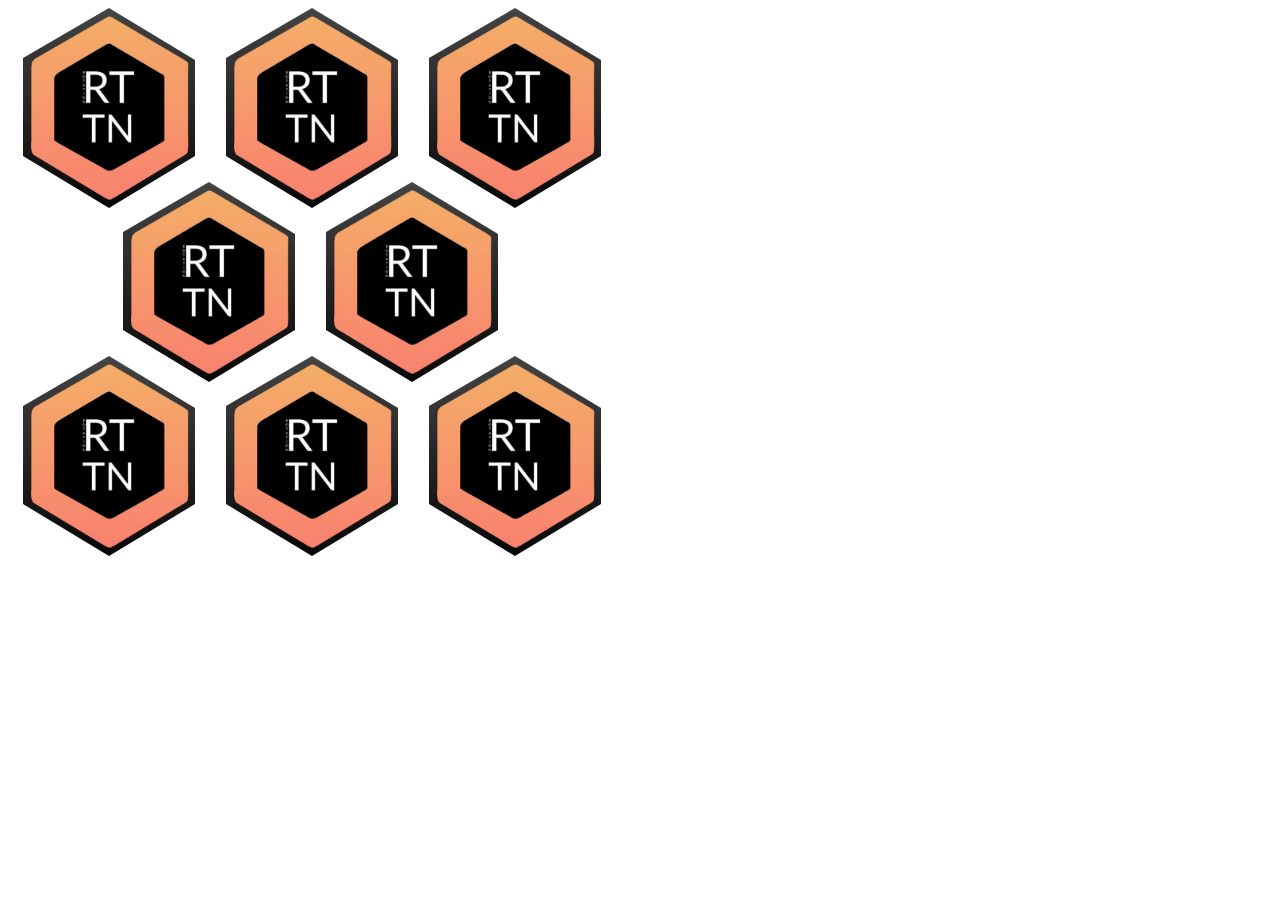
==== portfolio.html @ 199bd74a "establishing layout and grid" ====
<!DOCTYPE html>
<html lang="en">
<head>
    <meta charset="UTF-8">
    <meta name="viewport" content="width=device-width, initial-scale=1.0">
    <title>G-Cord</title>
    <link rel="stylesheet" type="text/css" href="./assets/css/portfolio.css">
    <link rel="stylesheet" type="text/css" href="./assets/css/portfolio.min.css">
</head>
<body>
    <!-- <div class="hex-cell">
        <img src="./assets/images/G-Cord_Live_@_Rotation_01-04-20.jpg">
    </div>
    <div class="hex-cell">
        <img src="./assets/images/G-Cord_Live_@_Tommy's_Pub_11-29-19.jpg">
    </div>
    <div class="hex-cell">
        <img src="./assets/images/Let_the_Beat_Control_Your_Booty.jpg">
    </div>
    <div class="hex-cell">
        <img src="./assets/images/lo-fi_Daydream.jpg">
    </div>
    <div class="hex-cell">
        <img src="./assets/images/LUVdub.jpg">
    </div>
    <div class="hex-cell">
        <img src="./assets/images/lo-fi_Daydream.jpg">
    </div>
    <div class="hex-cell">
        <img src="./assets/images/lo-fi_Daydream.jpg">
    </div> -->

    <div class="hex-row">
        <div class="hex">
            
        </div>
        <div class="hex">
            
        </div>
        <div class="hex">
           
        </div>
    </div>
    <div class="hex-row even">
        <div class="hex">
            
        </div>
        <div class="hex">
            
        </div>
    </div>
    <div class="hex-row">
        <div class="hex">
           
        </div>
        <div class="hex">
            
        </div>
        <div class="hex">
            
        </div>
    </div>
</body>
</html>
---- assets/css/portfolio.min.css ----
.hex{float:left;margin-left:3px;margin-bottom:-26px;-webkit-clip-path:polygon(49% 0, 92% 26%, 92% 74%, 49% 100%, 6% 74%, 6% 25%);clip-path:polygon(49% 0, 92% 26%, 92% 74%, 49% 100%, 6% 74%, 6% 25%);background-image:url(../images/G-Cord_Live_@_Rotation_01-04-20.jpg);background-size:cover;height:200px;width:200px}.hex-row{clear:left}.hex-row.even{margin-left:100px}
/*# sourceMappingURL=portfolio.min.css.map */
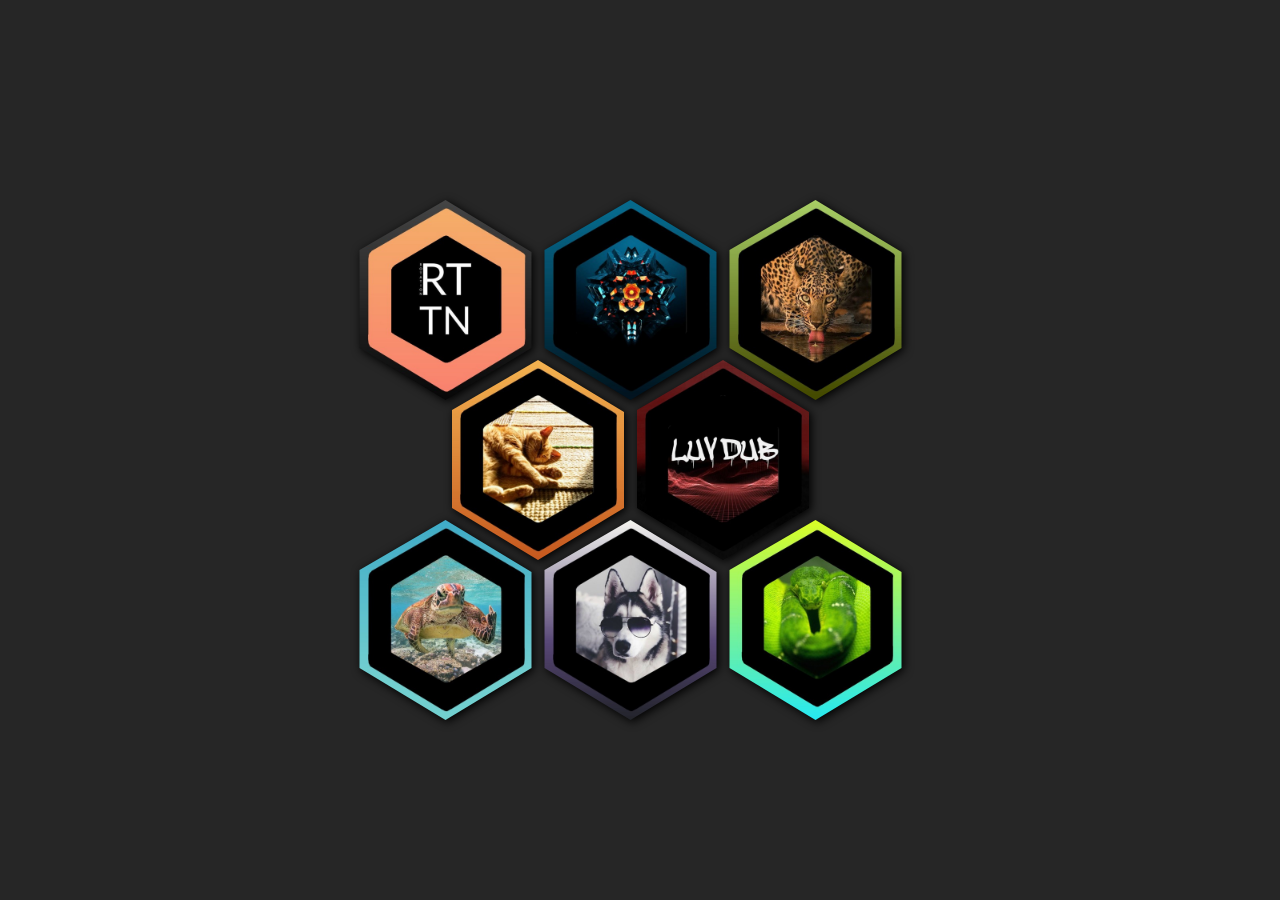
==== commit 67e316f2: "updated background images to tiles, wet" ====
--- a/portfolio.html
+++ b/portfolio.html
@@ -31,32 +31,32 @@
     </div> -->
 
     <div class="hex-row">
-        <div class="hex">
+        <div id="hex-1">
             
         </div>
-        <div class="hex">
+        <div id="hex-2">
             
         </div>
-        <div class="hex">
+        <div id="hex-3">
            
         </div>
     </div>
     <div class="hex-row even">
-        <div class="hex">
+        <div id="hex-4">
             
         </div>
-        <div class="hex">
+        <div id="hex-5">
             
         </div>
     </div>
     <div class="hex-row">
-        <div class="hex">
+        <div id="hex-6">
            
         </div>
-        <div class="hex">
+        <div id="hex-7">
             
         </div>
-        <div class="hex">
+        <div id="hex-8">
             
         </div>
     </div>
--- a/assets/css/portfolio.min.css
+++ b/assets/css/portfolio.min.css
@@ -1,2 +1,2 @@
-.hex{float:left;margin-left:3px;margin-bottom:-26px;-webkit-clip-path:polygon(49% 0, 92% 26%, 92% 74%, 49% 100%, 6% 74%, 6% 25%);clip-path:polygon(49% 0, 92% 26%, 92% 74%, 49% 100%, 6% 74%, 6% 25%);background-image:url(../images/G-Cord_Live_@_Rotation_01-04-20.jpg);background-size:cover;height:200px;width:200px}.hex-row{clear:left}.hex-row.even{margin-left:100px}
+body{-webkit-box-sizing:border-box;box-sizing:border-box;display:-ms-grid;display:grid;place-content:center;-ms-grid-rows:(var(--l))[var];-ms-grid-columns:(var(--ri))[var];grid-template:repeat(var(--n-rows), var(--l))/repeat(var(--n-cols), var(--ri));grid-gap:var(--hl) 0;overflow:hidden;margin:0;padding:var(--hl) 0;height:100vh;background:#262626;-webkit-filter:drop-shadow(2px 2px 5px);filter:drop-shadow(2px 2px 5px)}#hex-1{float:left;margin-left:-15px;margin-bottom:-20px;-webkit-clip-path:polygon(49% 0, 92% 26%, 92% 74%, 49% 100%, 6% 74%, 6% 25%);clip-path:polygon(49% 0, 92% 26%, 92% 74%, 49% 100%, 6% 74%, 6% 25%);background-image:url(../images/G-Cord_Live_@_Rotation_01-04-20.jpg);background-size:cover;height:200px;width:200px}#hex-2{float:left;margin-left:-15px;margin-bottom:-20px;-webkit-clip-path:polygon(49% 0, 92% 26%, 92% 74%, 49% 100%, 6% 74%, 6% 25%);clip-path:polygon(49% 0, 92% 26%, 92% 74%, 49% 100%, 6% 74%, 6% 25%);background-image:url(../images/G-Cord_Live_@_Tommys_Pub.jpg);background-size:cover;height:200px;width:200px}#hex-3{float:left;margin-left:-15px;margin-bottom:-20px;-webkit-clip-path:polygon(49% 0, 92% 26%, 92% 74%, 49% 100%, 6% 74%, 6% 25%);clip-path:polygon(49% 0, 92% 26%, 92% 74%, 49% 100%, 6% 74%, 6% 25%);background-image:url(../images/Let_the_Beat_Control_Your_Booty.jpg);background-size:cover;height:200px;width:200px}#hex-4{float:left;margin-left:-15px;margin-bottom:-20px;-webkit-clip-path:polygon(49% 0, 92% 26%, 92% 74%, 49% 100%, 6% 74%, 6% 25%);clip-path:polygon(49% 0, 92% 26%, 92% 74%, 49% 100%, 6% 74%, 6% 25%);background-image:url(../images/lo-fi_Daydream.jpg);background-size:cover;height:200px;width:200px}#hex-5{float:left;margin-left:-15px;margin-bottom:-20px;-webkit-clip-path:polygon(49% 0, 92% 26%, 92% 74%, 49% 100%, 6% 74%, 6% 25%);clip-path:polygon(49% 0, 92% 26%, 92% 74%, 49% 100%, 6% 74%, 6% 25%);background-image:url(../images/LUVdub.jpg);background-size:cover;height:200px;width:200px}#hex-6{float:left;margin-left:-15px;margin-bottom:-20px;-webkit-clip-path:polygon(49% 0, 92% 26%, 92% 74%, 49% 100%, 6% 74%, 6% 25%);clip-path:polygon(49% 0, 92% 26%, 92% 74%, 49% 100%, 6% 74%, 6% 25%);background-image:url(../images/BassFace&Chill.jpg);background-size:cover;height:200px;width:200px}#hex-7{float:left;margin-left:-15px;margin-bottom:-20px;-webkit-clip-path:polygon(49% 0, 92% 26%, 92% 74%, 49% 100%, 6% 74%, 6% 25%);clip-path:polygon(49% 0, 92% 26%, 92% 74%, 49% 100%, 6% 74%, 6% 25%);background-image:url(../images/NightOfJazz.jpg);background-size:cover;height:200px;width:200px}#hex-8{float:left;margin-left:-15px;margin-bottom:-20px;-webkit-clip-path:polygon(49% 0, 92% 26%, 92% 74%, 49% 100%, 6% 74%, 6% 25%);clip-path:polygon(49% 0, 92% 26%, 92% 74%, 49% 100%, 6% 74%, 6% 25%);background-image:url(../images/YouGot2StopIt.jpg);background-size:cover;height:200px;width:200px}.hex-row{clear:left;margin-bottom:-10px;margin-top:-10px}.hex-row.even{margin-left:auto;margin-right:auto}
 /*# sourceMappingURL=portfolio.min.css.map */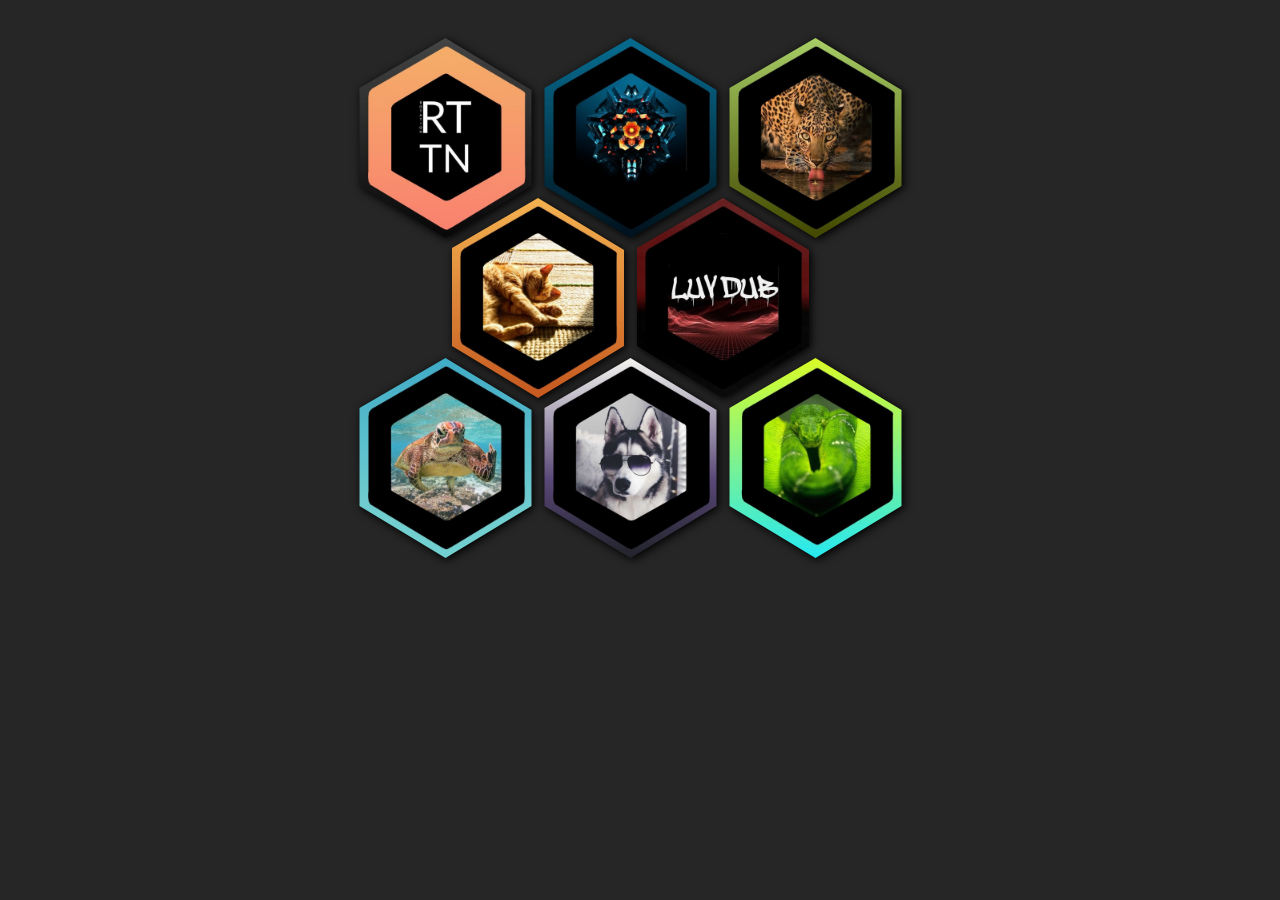
==== commit c2b965fa: "adding animations to setlist page" ====
--- a/portfolio.html
+++ b/portfolio.html
@@ -31,33 +31,33 @@
     </div> -->
 
     <div class="hex-row">
-        <div id="hex-1">
-            
+        <div class="hexPoly hvr-bob" id="hex-1">
+            <!-- <div class="title" id="title-1">TITLE</div>             -->
         </div>
-        <div id="hex-2">
-            
+        <div class="hexPoly hvr-bob" id="hex-2">
+            <div class="title" id="title-2"></div>
         </div>
-        <div id="hex-3">
-           
+        <div class="hexPoly hvr-bob" id="hex-3">
+           <div class="title" id="title-3"></div>
         </div>
     </div>
     <div class="hex-row even">
-        <div id="hex-4">
-            
+        <div class="hexPoly hvr-bob" id="hex-4">
+            <div class="title" id="title-4"></div>
         </div>
-        <div id="hex-5">
-            
+        <div class="hexPoly hvr-bob" id="hex-5">
+            <div class="title" id="title-5"></div>
         </div>
     </div>
     <div class="hex-row">
-        <div id="hex-6">
-           
+        <div class="hexPoly hvr-bob" id="hex-6">
+           <div class="title" id="title-6"></div>
         </div>
-        <div id="hex-7">
-            
+        <div class="hexPoly hvr-bob" id="hex-7">
+           <div class="title" id="title-7"></div> 
         </div>
-        <div id="hex-8">
-            
+        <div class="hexPoly hvr-bob" id="hex-8">
+           <div class="title" id="title-8"></div> 
         </div>
     </div>
 </body>
--- a/assets/css/portfolio.min.css
+++ b/assets/css/portfolio.min.css
@@ -1,2 +1,2 @@
-body{-webkit-box-sizing:border-box;box-sizing:border-box;display:-ms-grid;display:grid;place-content:center;-ms-grid-rows:(var(--l))[var];-ms-grid-columns:(var(--ri))[var];grid-template:repeat(var(--n-rows), var(--l))/repeat(var(--n-cols), var(--ri));grid-gap:var(--hl) 0;overflow:hidden;margin:0;padding:var(--hl) 0;height:100vh;background:#262626;-webkit-filter:drop-shadow(2px 2px 5px);filter:drop-shadow(2px 2px 5px)}#hex-1{float:left;margin-left:-15px;margin-bottom:-20px;-webkit-clip-path:polygon(49% 0, 92% 26%, 92% 74%, 49% 100%, 6% 74%, 6% 25%);clip-path:polygon(49% 0, 92% 26%, 92% 74%, 49% 100%, 6% 74%, 6% 25%);background-image:url(../images/G-Cord_Live_@_Rotation_01-04-20.jpg);background-size:cover;height:200px;width:200px}#hex-2{float:left;margin-left:-15px;margin-bottom:-20px;-webkit-clip-path:polygon(49% 0, 92% 26%, 92% 74%, 49% 100%, 6% 74%, 6% 25%);clip-path:polygon(49% 0, 92% 26%, 92% 74%, 49% 100%, 6% 74%, 6% 25%);background-image:url(../images/G-Cord_Live_@_Tommys_Pub.jpg);background-size:cover;height:200px;width:200px}#hex-3{float:left;margin-left:-15px;margin-bottom:-20px;-webkit-clip-path:polygon(49% 0, 92% 26%, 92% 74%, 49% 100%, 6% 74%, 6% 25%);clip-path:polygon(49% 0, 92% 26%, 92% 74%, 49% 100%, 6% 74%, 6% 25%);background-image:url(../images/Let_the_Beat_Control_Your_Booty.jpg);background-size:cover;height:200px;width:200px}#hex-4{float:left;margin-left:-15px;margin-bottom:-20px;-webkit-clip-path:polygon(49% 0, 92% 26%, 92% 74%, 49% 100%, 6% 74%, 6% 25%);clip-path:polygon(49% 0, 92% 26%, 92% 74%, 49% 100%, 6% 74%, 6% 25%);background-image:url(../images/lo-fi_Daydream.jpg);background-size:cover;height:200px;width:200px}#hex-5{float:left;margin-left:-15px;margin-bottom:-20px;-webkit-clip-path:polygon(49% 0, 92% 26%, 92% 74%, 49% 100%, 6% 74%, 6% 25%);clip-path:polygon(49% 0, 92% 26%, 92% 74%, 49% 100%, 6% 74%, 6% 25%);background-image:url(../images/LUVdub.jpg);background-size:cover;height:200px;width:200px}#hex-6{float:left;margin-left:-15px;margin-bottom:-20px;-webkit-clip-path:polygon(49% 0, 92% 26%, 92% 74%, 49% 100%, 6% 74%, 6% 25%);clip-path:polygon(49% 0, 92% 26%, 92% 74%, 49% 100%, 6% 74%, 6% 25%);background-image:url(../images/BassFace&Chill.jpg);background-size:cover;height:200px;width:200px}#hex-7{float:left;margin-left:-15px;margin-bottom:-20px;-webkit-clip-path:polygon(49% 0, 92% 26%, 92% 74%, 49% 100%, 6% 74%, 6% 25%);clip-path:polygon(49% 0, 92% 26%, 92% 74%, 49% 100%, 6% 74%, 6% 25%);background-image:url(../images/NightOfJazz.jpg);background-size:cover;height:200px;width:200px}#hex-8{float:left;margin-left:-15px;margin-bottom:-20px;-webkit-clip-path:polygon(49% 0, 92% 26%, 92% 74%, 49% 100%, 6% 74%, 6% 25%);clip-path:polygon(49% 0, 92% 26%, 92% 74%, 49% 100%, 6% 74%, 6% 25%);background-image:url(../images/YouGot2StopIt.jpg);background-size:cover;height:200px;width:200px}.hex-row{clear:left;margin-bottom:-10px;margin-top:-10px}.hex-row.even{margin-left:auto;margin-right:auto}
+body{-webkit-box-sizing:border-box;box-sizing:border-box;display:-ms-grid;display:grid;place-content:center;overflow:hidden;margin:0;padding:3rem;height:100%;background:#262626;-webkit-filter:drop-shadow(2px 2px 5px);filter:drop-shadow(2px 2px 5px)}#hex-1{float:left;margin-left:-15px;margin-bottom:-20px;-webkit-clip-path:polygon(49% 0, 92% 26%, 92% 74%, 49% 100%, 6% 74%, 6% 25%);clip-path:polygon(49% 0, 92% 26%, 92% 74%, 49% 100%, 6% 74%, 6% 25%);background-image:url(../images/G-Cord_Live_@_Rotation_01-04-20.jpg);background-size:cover;height:200px;width:200px}.title{background-color:gray;opacity:50%;margin-top:50%;text-align:center}#hex-2{float:left;margin-left:-15px;margin-bottom:-20px;-webkit-clip-path:polygon(49% 0, 92% 26%, 92% 74%, 49% 100%, 6% 74%, 6% 25%);clip-path:polygon(49% 0, 92% 26%, 92% 74%, 49% 100%, 6% 74%, 6% 25%);background-image:url(../images/G-Cord_Live_@_Tommys_Pub.jpg);background-size:cover;height:200px;width:200px}#hex-3{float:left;margin-left:-15px;margin-bottom:-20px;-webkit-clip-path:polygon(49% 0, 92% 26%, 92% 74%, 49% 100%, 6% 74%, 6% 25%);clip-path:polygon(49% 0, 92% 26%, 92% 74%, 49% 100%, 6% 74%, 6% 25%);background-image:url(../images/Let_the_Beat_Control_Your_Booty.jpg);background-size:cover;height:200px;width:200px}#hex-4{float:left;margin-left:-15px;margin-bottom:-20px;-webkit-clip-path:polygon(49% 0, 92% 26%, 92% 74%, 49% 100%, 6% 74%, 6% 25%);clip-path:polygon(49% 0, 92% 26%, 92% 74%, 49% 100%, 6% 74%, 6% 25%);background-image:url(../images/lo-fi_Daydream.jpg);background-size:cover;height:200px;width:200px}#hex-5{float:left;margin-left:-15px;margin-bottom:-20px;-webkit-clip-path:polygon(49% 0, 92% 26%, 92% 74%, 49% 100%, 6% 74%, 6% 25%);clip-path:polygon(49% 0, 92% 26%, 92% 74%, 49% 100%, 6% 74%, 6% 25%);background-image:url(../images/LUVdub.jpg);background-size:cover;height:200px;width:200px}#hex-6{float:left;margin-left:-15px;margin-bottom:-20px;-webkit-clip-path:polygon(49% 0, 92% 26%, 92% 74%, 49% 100%, 6% 74%, 6% 25%);clip-path:polygon(49% 0, 92% 26%, 92% 74%, 49% 100%, 6% 74%, 6% 25%);background-image:url(../images/BassFace&Chill.jpg);background-size:cover;height:200px;width:200px}#hex-7{float:left;margin-left:-15px;margin-bottom:-20px;-webkit-clip-path:polygon(49% 0, 92% 26%, 92% 74%, 49% 100%, 6% 74%, 6% 25%);clip-path:polygon(49% 0, 92% 26%, 92% 74%, 49% 100%, 6% 74%, 6% 25%);background-image:url(../images/NightOfJazz.jpg);background-size:cover;height:200px;width:200px}#hex-8{float:left;margin-left:-15px;margin-bottom:-20px;-webkit-clip-path:polygon(49% 0, 92% 26%, 92% 74%, 49% 100%, 6% 74%, 6% 25%);clip-path:polygon(49% 0, 92% 26%, 92% 74%, 49% 100%, 6% 74%, 6% 25%);background-image:url(../images/YouGot2StopIt.jpg);background-size:cover;height:200px;width:200px}.hex-row{clear:left;margin-bottom:-10px;margin-top:-10px}.hex-row.even{margin-left:auto;margin-right:auto}@-webkit-keyframes hvr-bob{0%{-webkit-transform:translateY(-8px);transform:translateY(-8px)}50%{-webkit-transform:translateY(-4px);transform:translateY(-4px)}100%{-webkit-transform:translateY(-8px);transform:translateY(-8px)}}@keyframes hvr-bob{0%{-webkit-transform:translateY(-8px);transform:translateY(-8px)}50%{-webkit-transform:translateY(-4px);transform:translateY(-4px)}100%{-webkit-transform:translateY(-8px);transform:translateY(-8px)}}@-webkit-keyframes hvr-bob-float{100%{-webkit-transform:translateY(-8px);transform:translateY(-8px)}}@keyframes hvr-bob-float{100%{-webkit-transform:translateY(-8px);transform:translateY(-8px)}}.hvr-bob{display:inline-block;vertical-align:middle;-webkit-transform:translateZ(0);transform:translateZ(0);-webkit-box-shadow:0 0 1px rgba(0,0,0,0);box-shadow:0 0 1px rgba(0,0,0,0);-webkit-backface-visibility:hidden;backface-visibility:hidden;-moz-osx-font-smoothing:grayscale}.hvr-bob:hover,.hvr-bob:focus,.hvr-bob:active{-webkit-animation-name:hvr-bob-float, hvr-bob;animation-name:hvr-bob-float, hvr-bob;-webkit-animation-duration:.3s, 1.5s;animation-duration:.3s, 1.5s;-webkit-animation-delay:0s, .3s;animation-delay:0s, .3s;-webkit-animation-timing-function:ease-out, ease-in-out;animation-timing-function:ease-out, ease-in-out;-webkit-animation-iteration-count:1, infinite;animation-iteration-count:1, infinite;-webkit-animation-fill-mode:forwards;animation-fill-mode:forwards;-webkit-animation-direction:normal, alternate;animation-direction:normal, alternate}
 /*# sourceMappingURL=portfolio.min.css.map */